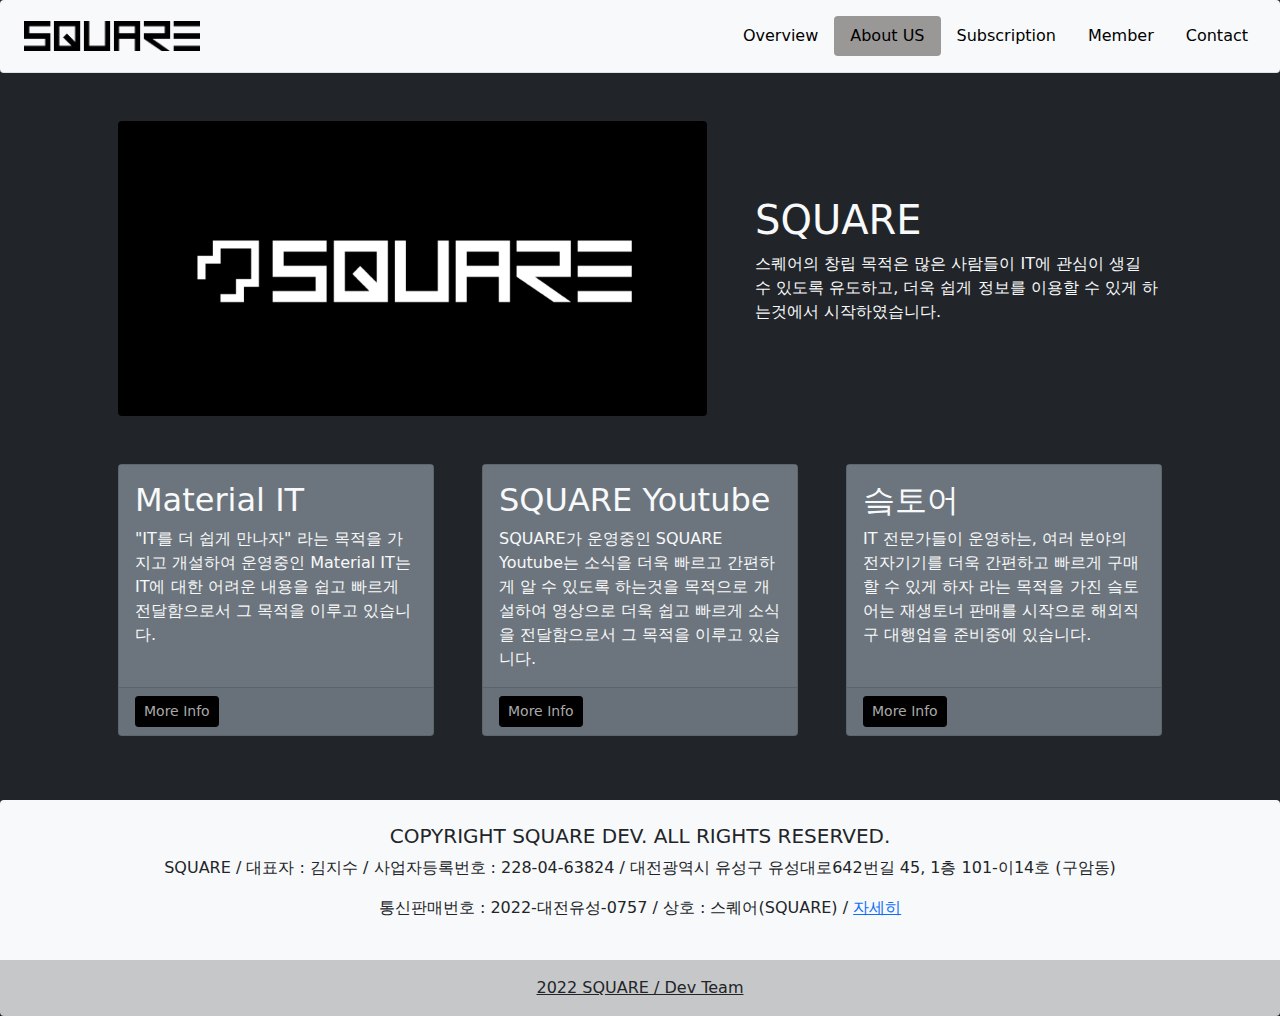
==== aboutus.html @ 4cb26eb3 "Overview Path 추가수정" ====
<!DOCTYPE html>
<html lang="ko">

<head>
  <meta charset="UTF-8">
  <meta http-equiv="X-UA-Compatible" content="IE=edge">
  <meta name="viewport" content="width=device-width, initial-scale=1.0">
  <!-- 파비콘 적용 -->
  <link rel="shortcut icon" href="/img/favicon.ico">
  <!-- 부트스트랩 css 사용 -->
  <link rel="stylesheet" href="css/bootstrap.css">
  <!--  부트스트랩 js 사용 -->
  <script src="https://ajax.googleapis.com/ajax/libs/jquery/3.3.1/jquery.min.js"></script>
  <script type="text/javascript" src="/js/bootstrap.js"></script>

  <title>SQUARE</title>
</head>
<header>
  <header class="d-flex flex-wrap justify-content-center py-3 mb-4 border-bottom bg-light rounded">
    <a href="/" class="d-flex align-items-center mx-4 mb-3 mb-md-0 me-md-auto text-decoration-none text-black">
      <img height="30pt" src="/img/SQUnav.png" alt="">
    </a>

    <ul class="nav nav-pills mx-3">
      <li class="nav-item"><a href="/" class="nav-link text-black" aria-current="page">Overview</a></li>
      <li class="nav-item"><a href="aboutus" class="nav-link text-black active">About US</a></li>
      <li class="nav-item"><a href="sub" class="nav-link text-black">Subscription</a></li>
      <li class="nav-item"><a href="member" class="nav-link text-black">Member</a></li>
      <li class="nav-item"><a href="contact" class="nav-link text-black">Contact</a></li>
    </ul>
  </header>
</header>

<body class="bg-dark">
  <div class="container px-4 px-lg-5">
    <!-- Heading Row-->
    <div class="row gx-4 gx-lg-5 align-items-center my-5">
      <div class="col-lg-7"><img class="img-fluid rounded mb-4 mb-lg-0" src="/img/SQTIT.png" alt="" /></div>
      <div class="col-lg-5">
        <h1 class="font-weight-light text-light">SQUARE</h1>
        <p class="text-light">스퀘어의 창립 목적은 많은 사람들이 IT에 관심이 생길 수 있도록 유도하고, 더욱 쉽게 정보를 이용할 수 있게 하는것에서 시작하였습니다.</p>
      </div>
    </div>
    <!-- Content Row-->
    <div class="row gx-4 gx-lg-5 my-3">
      <div class="col-md-4 mb-5">
        <div class="card h-100 bg-secondary">
          <div class="card-body bg-secondary">
            <h2 class="card-title text-light">Material IT</h2>
            <p class="card-text text-light">"IT를 더 쉽게 만나자" 라는 목적을 가지고 개설하여 운영중인 Material IT는 IT에 대한 어려운 내용을 쉽고 빠르게
              전달함으로서 그 목적을 이루고 있습니다.</p>
          </div>
          <div class="card-footer"><a class="btn btn-black btn-sm" href="https://itmaterial.co.kr">More Info</a></div>
        </div>
      </div>
      <div class="col-md-4 mb-5">
        <div class="card h-100 bg-secondary">
          <div class="card-body bg-secondary">
            <h2 class="card-title text-light">SQUARE Youtube</h2>
            <p class="card-text text-light">SQUARE가 운영중인 SQUARE Youtube는 소식을 더욱 빠르고 간편하게 알 수 있도록 하는것을 목적으로 개설하여 영상으로 더욱
              쉽고 빠르게 소식을 전달함으로서 그 목적을 이루고 있습니다.</p>
          </div>
          <div class="card-footer"><a class="btn btn-black btn-sm"
              href="https://www.youtube.com/channel/UCWHtU2gxQ8CEfPL6NvN5Utw">More Info</a></div>
        </div>
      </div>
      <div class="col-md-4 mb-5">
        <div class="card h-100 bg-secondary">
          <div class="card-body bg-secondary">
            <h2 class="card-title text-light">슼토어</h2>
            <p class="card-text text-light">IT 전문가들이 운영하는, 여러 분야의 전자기기를 더욱 간편하고 빠르게 구매할 수 있게 하자 라는 목적을 가진 슼토어는 재생토너 판매를
              시작으로 해외직구 대행업을 준비중에 있습니다.</p>
          </div>
          <div class="card-footer"><a class="btn btn-black btn-sm"
              href="https://smartstore.naver.com/sqtore?NaPm=ct%3Dl4jh064v%7Cci%3Dshopn%7Ctr%3Dsls%7Chk%3D5b0fc032d184b10a38795a9f3fc1093144fef4ed%7Ctrx%3Dundefined">More
              Info</a></div>
        </div>
      </div>
    </div>
  </div>
</body>
<footer class="bg-light text-center text-lg-start rounded">
  <div class="container p-4">
    <!-- Grid container -->
    <div class="text-center">
      <h5 class="text-uppercase">Copyright SQUARE DEV. All rights reserved.</h5>

      <p>
        SQUARE / 대표자 : 김지수 / 사업자등록번호 : 228-04-63824 / 대전광역시 유성구 유성대로642번길 45, 1층 101-이14호 (구암동)
      </p>

      <p>
        통신판매번호 : 2022-대전유성-0757 / 상호 : 스퀘어(SQUARE) / <a
          href="https://www.ftc.go.kr/bizCommPop.do?wrkr_no=2280463824">자세히</a>
      </p>
    </div>
    <!--Grid column-->

    <!--Grid row-->
    <!-- Grid container -->
  </div>

  <!-- Copyright -->
  <div class="text-center p-3" style="background-color: rgba(0, 0, 0, 0.2);">

    <a class="text-dark" href="">2022 SQUARE / Dev Team</a>
  </div>

  <!-- Copyright -->
</footer>

</html>
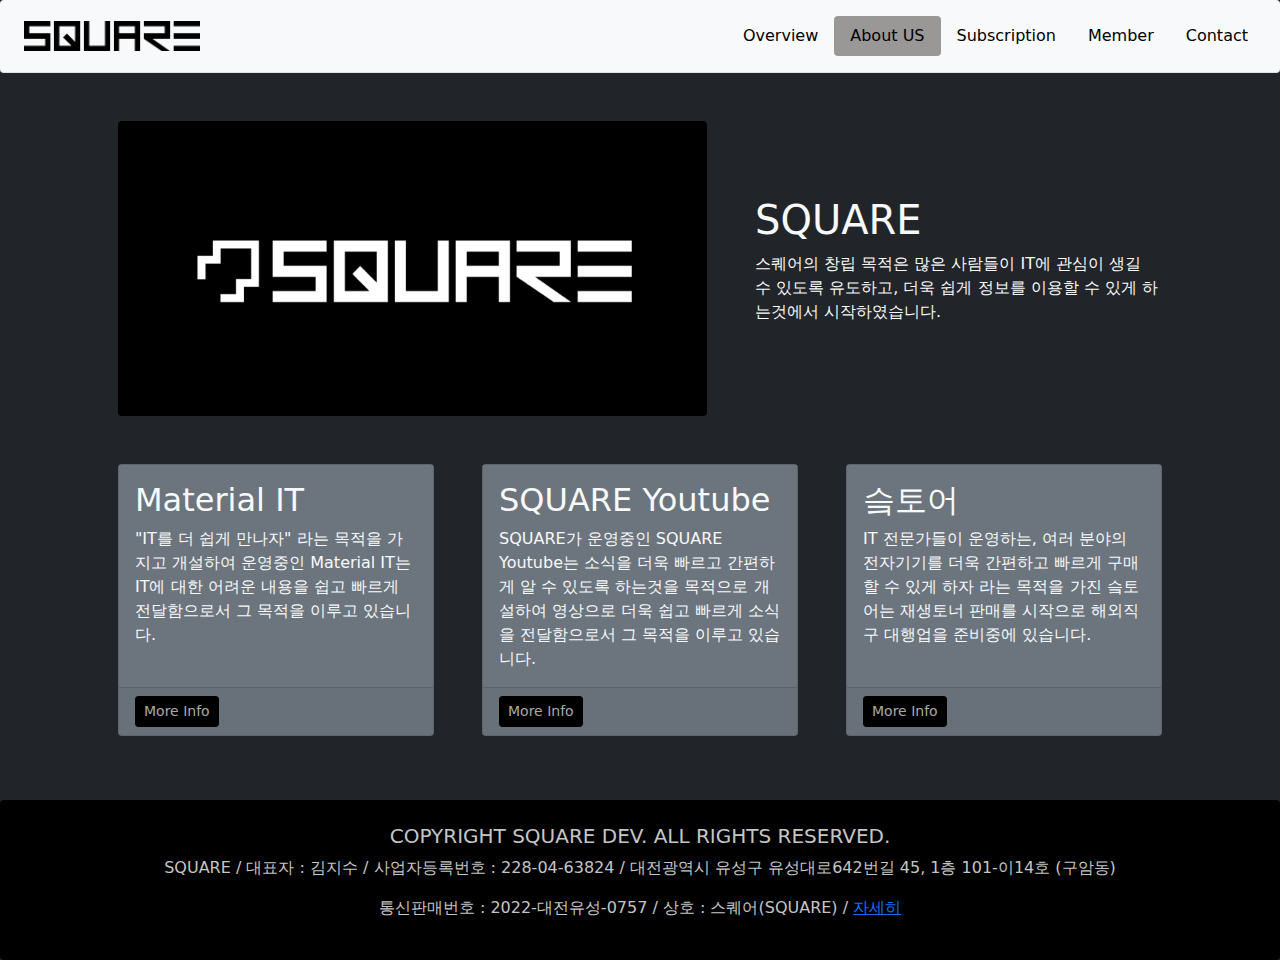
==== commit 816b6b01: "푸터 가독성 개선, 구독 페이지 요소 추가, 토스 결재창 요청 연동 시도" ====
--- a/aboutus.html
+++ b/aboutus.html
@@ -79,34 +79,26 @@
     </div>
   </div>
 </body>
-<footer class="bg-light text-center text-lg-start rounded">
+<footer class="bg-foot text-center text-lg-start rounded">
   <div class="container p-4">
-    <!-- Grid container -->
-    <div class="text-center">
-      <h5 class="text-uppercase">Copyright SQUARE DEV. All rights reserved.</h5>
+      <!-- Grid container -->
+      <div class="text-center">
+          <h5 class="text-uppercase text-muted">Copyright SQUARE DEV. All rights reserved.</h5>
 
-      <p>
-        SQUARE / 대표자 : 김지수 / 사업자등록번호 : 228-04-63824 / 대전광역시 유성구 유성대로642번길 45, 1층 101-이14호 (구암동)
-      </p>
+          <p class="text-muted">
+              SQUARE / 대표자 : 김지수 / 사업자등록번호 : 228-04-63824 / 대전광역시 유성구 유성대로642번길 45, 1층 101-이14호 (구암동)
+          </p>
 
-      <p>
-        통신판매번호 : 2022-대전유성-0757 / 상호 : 스퀘어(SQUARE) / <a
-          href="https://www.ftc.go.kr/bizCommPop.do?wrkr_no=2280463824">자세히</a>
-      </p>
-    </div>
-    <!--Grid column-->
+          <p class="text-muted">
+              통신판매번호 : 2022-대전유성-0757 / 상호 : 스퀘어(SQUARE) / <a
+                  href="https://www.ftc.go.kr/bizCommPop.do?wrkr_no=2280463824">자세히</a>
+          </p>
+      </div>
+      <!--Grid column-->
 
-    <!--Grid row-->
-    <!-- Grid container -->
+      <!--Grid row-->
+      <!-- Grid container -->
   </div>
-
-  <!-- Copyright -->
-  <div class="text-center p-3" style="background-color: rgba(0, 0, 0, 0.2);">
-
-    <a class="text-dark" href="">2022 SQUARE / Dev Team</a>
-  </div>
-
-  <!-- Copyright -->
 </footer>
 
 </html>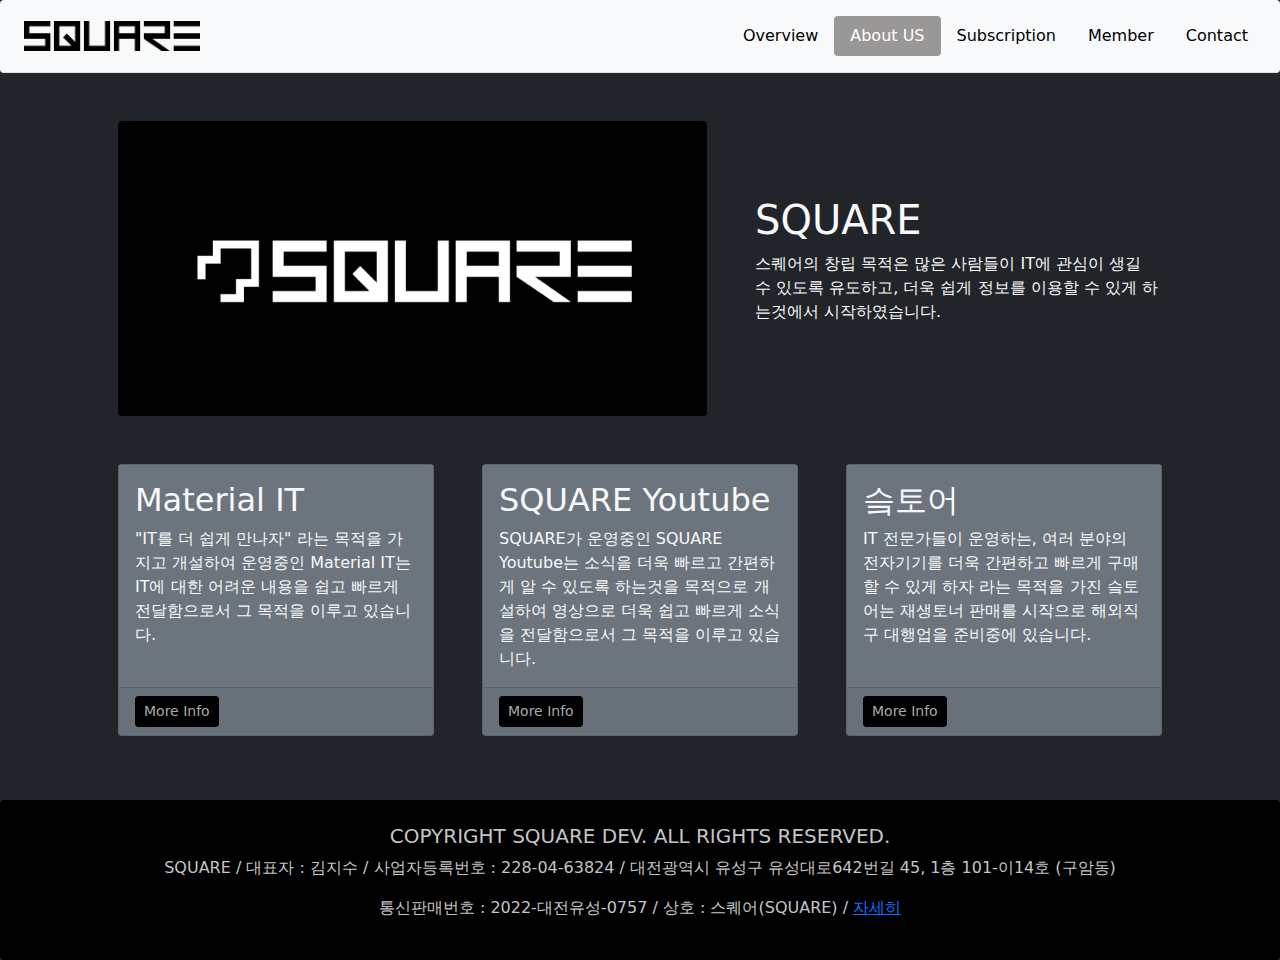
==== commit 0033b495: "Navbar 텍스트 색상 가독성 개선" ====
--- a/aboutus.html
+++ b/aboutus.html
@@ -23,7 +23,7 @@
 
     <ul class="nav nav-pills mx-3">
       <li class="nav-item"><a href="/" class="nav-link text-black" aria-current="page">Overview</a></li>
-      <li class="nav-item"><a href="aboutus" class="nav-link text-black active">About US</a></li>
+      <li class="nav-item"><a href="aboutus" class="nav-link active">About US</a></li>
       <li class="nav-item"><a href="sub" class="nav-link text-black">Subscription</a></li>
       <li class="nav-item"><a href="member" class="nav-link text-black">Member</a></li>
       <li class="nav-item"><a href="contact" class="nav-link text-black">Contact</a></li>
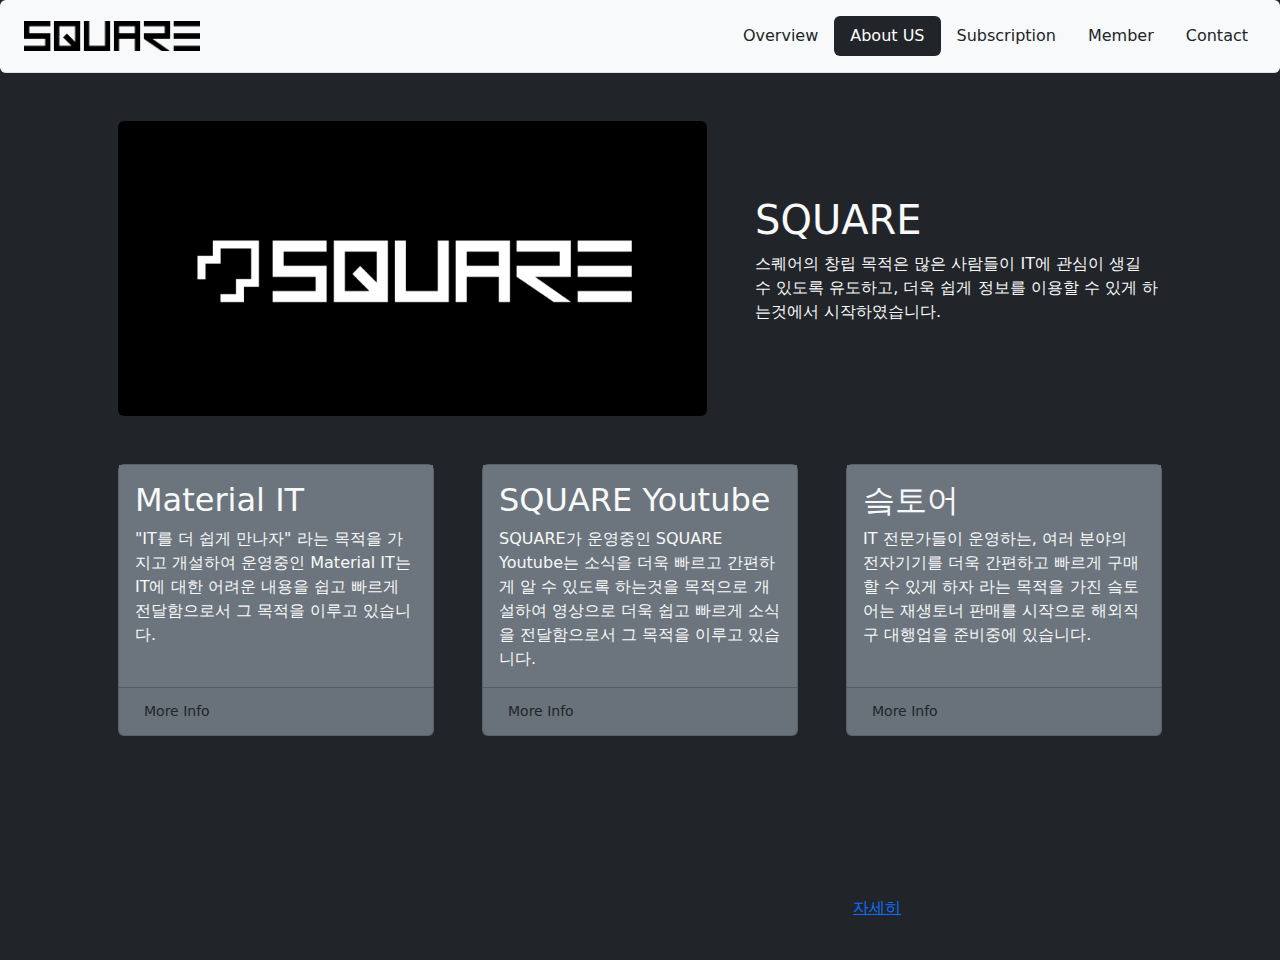
==== commit 964d1c5d: "CDN 적용, Favicon 이미지, Footer 태그 위치 수정" ====
--- a/aboutus.html
+++ b/aboutus.html
@@ -7,11 +7,12 @@
   <meta name="viewport" content="width=device-width, initial-scale=1.0">
   <!-- 파비콘 적용 -->
   <link rel="shortcut icon" href="/img/favicon.ico">
-  <!-- 부트스트랩 css 사용 -->
-  <link rel="stylesheet" href="css/bootstrap.css">
-  <!--  부트스트랩 js 사용 -->
+  <!-- 부트스트랩 CSS -->
+  <link rel="stylesheet" href="https://cdn.jsdelivr.net/npm/bootstrap@5.2.0-beta1/dist/css/bootstrap.min.css">
+
+  <link rel="stylesheet" href="css/footer.css">
+  <!-- JQuery -->
   <script src="https://ajax.googleapis.com/ajax/libs/jquery/3.3.1/jquery.min.js"></script>
-  <script type="text/javascript" src="/js/bootstrap.js"></script>
 
   <title>SQUARE</title>
 </head>
@@ -22,11 +23,11 @@
     </a>
 
     <ul class="nav nav-pills mx-3">
-      <li class="nav-item"><a href="/" class="nav-link text-black" aria-current="page">Overview</a></li>
-      <li class="nav-item"><a href="aboutus" class="nav-link active">About US</a></li>
-      <li class="nav-item"><a href="sub" class="nav-link text-black">Subscription</a></li>
-      <li class="nav-item"><a href="member" class="nav-link text-black">Member</a></li>
-      <li class="nav-item"><a href="contact" class="nav-link text-black">Contact</a></li>
+      <li class="nav-item"><a href="/" class="nav-link text-dark" aria-current="page">Overview</a></li>
+      <li class="nav-item"><a href="aboutus" class="nav-link text-white bg-dark active">About US</a></li>
+      <li class="nav-item"><a href="sub" class="nav-link text-dark">Subscription</a></li>
+      <li class="nav-item"><a href="member" class="nav-link text-dark">Member</a></li>
+      <li class="nav-item"><a href="contact" class="nav-link text-dark">Contact</a></li>
     </ul>
   </header>
 </header>
@@ -78,27 +79,29 @@
       </div>
     </div>
   </div>
+  <footer class="bg-foot text-center text-lg-start rounded">
+    <div class="container p-4">
+        <!-- Grid container -->
+        <div class="text-center">
+            <h5 class="text-uppercase text-muted">Copyright SQUARE DEV. All rights reserved.</h5>
+  
+            <p class="text-muted">
+                SQUARE / 대표자 : 김지수 / 사업자등록번호 : 228-04-63824 / 대전광역시 유성구 유성대로642번길 45, 1층 101-이14호 (구암동)
+            </p>
+  
+            <p class="text-muted">
+                통신판매번호 : 2022-대전유성-0757 / 상호 : 스퀘어(SQUARE) / <a
+                    href="https://www.ftc.go.kr/bizCommPop.do?wrkr_no=2280463824">자세히</a>
+            </p>
+        </div>
+        <!--Grid column-->
+  
+        <!--Grid row-->
+        <!-- Grid container -->
+    </div>
+  </footer>
+  <!-- Scripts -->
+  <script type="text/javascript" src="https://cdn.jsdelivr.net/npm/bootstrap@5.2.0-beta1/dist/js/bootstrap.bundle.min.js"></script>
 </body>
-<footer class="bg-foot text-center text-lg-start rounded">
-  <div class="container p-4">
-      <!-- Grid container -->
-      <div class="text-center">
-          <h5 class="text-uppercase text-muted">Copyright SQUARE DEV. All rights reserved.</h5>
-
-          <p class="text-muted">
-              SQUARE / 대표자 : 김지수 / 사업자등록번호 : 228-04-63824 / 대전광역시 유성구 유성대로642번길 45, 1층 101-이14호 (구암동)
-          </p>
-
-          <p class="text-muted">
-              통신판매번호 : 2022-대전유성-0757 / 상호 : 스퀘어(SQUARE) / <a
-                  href="https://www.ftc.go.kr/bizCommPop.do?wrkr_no=2280463824">자세히</a>
-          </p>
-      </div>
-      <!--Grid column-->
-
-      <!--Grid row-->
-      <!-- Grid container -->
-  </div>
-</footer>
 
 </html>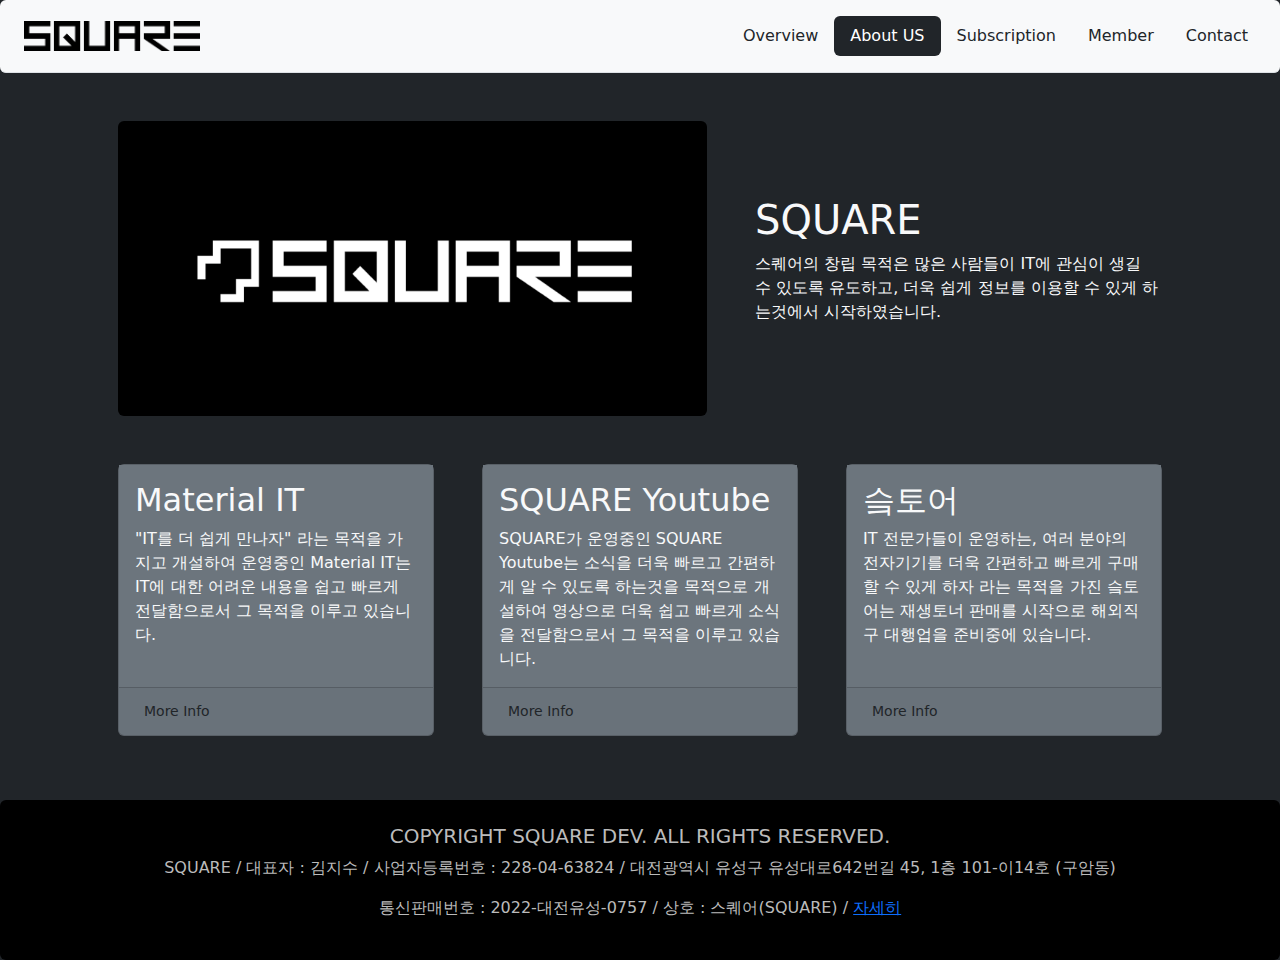
==== commit 2a130842: "Footer 수정" ====
--- a/aboutus.html
+++ b/aboutus.html
@@ -83,23 +83,23 @@
     <div class="container p-4">
         <!-- Grid container -->
         <div class="text-center">
-            <h5 class="text-uppercase text-muted">Copyright SQUARE DEV. All rights reserved.</h5>
-  
-            <p class="text-muted">
+            <h5 class="text-uppercase">Copyright SQUARE DEV. All rights reserved.</h5>
+
+            <p>
                 SQUARE / 대표자 : 김지수 / 사업자등록번호 : 228-04-63824 / 대전광역시 유성구 유성대로642번길 45, 1층 101-이14호 (구암동)
             </p>
-  
-            <p class="text-muted">
+
+            <p>
                 통신판매번호 : 2022-대전유성-0757 / 상호 : 스퀘어(SQUARE) / <a
                     href="https://www.ftc.go.kr/bizCommPop.do?wrkr_no=2280463824">자세히</a>
             </p>
         </div>
         <!--Grid column-->
-  
+
         <!--Grid row-->
         <!-- Grid container -->
     </div>
-  </footer>
+</footer>
   <!-- Scripts -->
   <script type="text/javascript" src="https://cdn.jsdelivr.net/npm/bootstrap@5.2.0-beta1/dist/js/bootstrap.bundle.min.js"></script>
 </body>
--- a/css/footer.css
+++ b/css/footer.css
@@ -0,0 +1,5 @@
+.bg-foot{
+    --bs-bg-opacity: 1;
+    background-color: black;
+    color: #bbb;
+  }  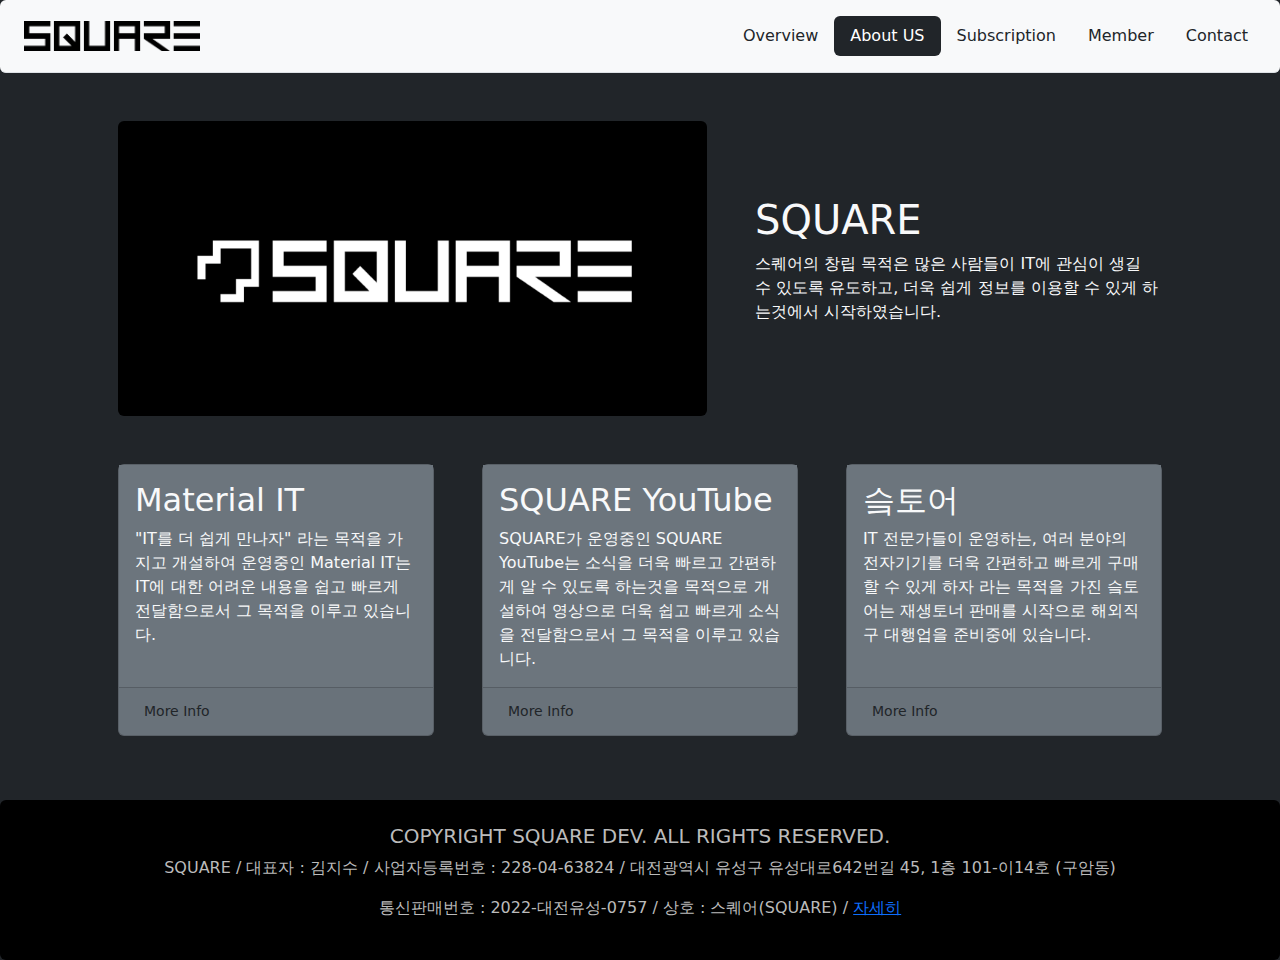
==== commit 35d13fd5: "오타 수정" ====
--- a/aboutus.html
+++ b/aboutus.html
@@ -57,8 +57,8 @@
       <div class="col-md-4 mb-5">
         <div class="card h-100 bg-secondary">
           <div class="card-body bg-secondary">
-            <h2 class="card-title text-light">SQUARE Youtube</h2>
-            <p class="card-text text-light">SQUARE가 운영중인 SQUARE Youtube는 소식을 더욱 빠르고 간편하게 알 수 있도록 하는것을 목적으로 개설하여 영상으로 더욱
+            <h2 class="card-title text-light">SQUARE YouTube</h2>
+            <p class="card-text text-light">SQUARE가 운영중인 SQUARE YouTube는 소식을 더욱 빠르고 간편하게 알 수 있도록 하는것을 목적으로 개설하여 영상으로 더욱
               쉽고 빠르게 소식을 전달함으로서 그 목적을 이루고 있습니다.</p>
           </div>
           <div class="card-footer"><a class="btn btn-black btn-sm"
@@ -104,4 +104,4 @@
   <script type="text/javascript" src="https://cdn.jsdelivr.net/npm/bootstrap@5.2.0-beta1/dist/js/bootstrap.bundle.min.js"></script>
 </body>
 
-</html>+</html>
--- a/css/footer.css
+++ b/css/footer.css
@@ -2,4 +2,4 @@
     --bs-bg-opacity: 1;
     background-color: black;
     color: #bbb;
-  }  +}
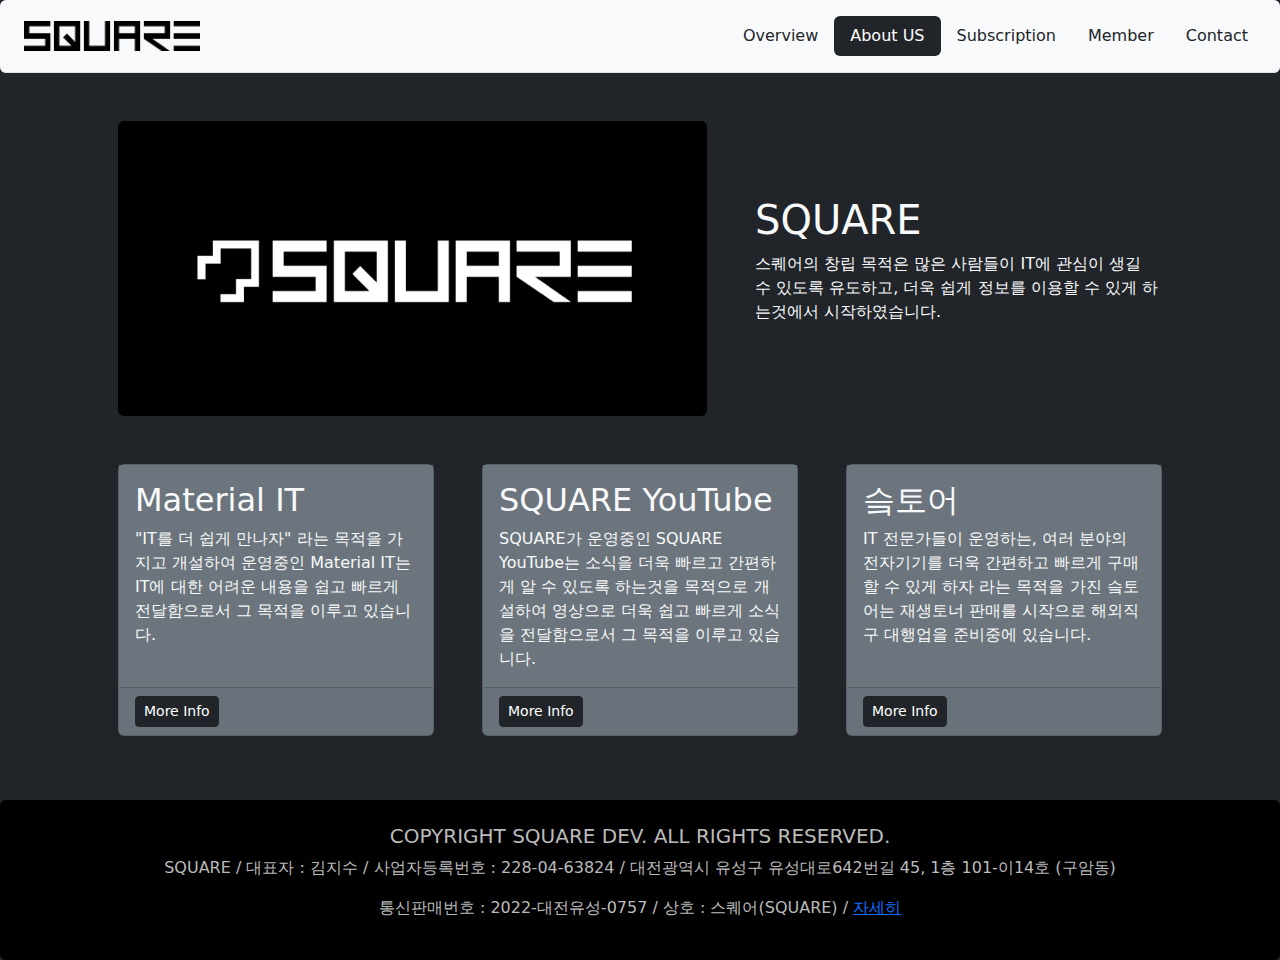
==== commit 767656dc: "CSS수정 후, 색상 미표시 요소 수정" ====
--- a/aboutus.html
+++ b/aboutus.html
@@ -51,7 +51,7 @@
             <p class="card-text text-light">"IT를 더 쉽게 만나자" 라는 목적을 가지고 개설하여 운영중인 Material IT는 IT에 대한 어려운 내용을 쉽고 빠르게
               전달함으로서 그 목적을 이루고 있습니다.</p>
           </div>
-          <div class="card-footer"><a class="btn btn-black btn-sm" href="https://itmaterial.co.kr">More Info</a></div>
+          <div class="card-footer"><a class="btn btn-dark btn-sm" href="https://itmaterial.co.kr">More Info</a></div>
         </div>
       </div>
       <div class="col-md-4 mb-5">
@@ -61,7 +61,7 @@
             <p class="card-text text-light">SQUARE가 운영중인 SQUARE YouTube는 소식을 더욱 빠르고 간편하게 알 수 있도록 하는것을 목적으로 개설하여 영상으로 더욱
               쉽고 빠르게 소식을 전달함으로서 그 목적을 이루고 있습니다.</p>
           </div>
-          <div class="card-footer"><a class="btn btn-black btn-sm"
+          <div class="card-footer"><a class="btn btn-dark btn-sm"
               href="https://www.youtube.com/channel/UCWHtU2gxQ8CEfPL6NvN5Utw">More Info</a></div>
         </div>
       </div>
@@ -72,7 +72,7 @@
             <p class="card-text text-light">IT 전문가들이 운영하는, 여러 분야의 전자기기를 더욱 간편하고 빠르게 구매할 수 있게 하자 라는 목적을 가진 슼토어는 재생토너 판매를
               시작으로 해외직구 대행업을 준비중에 있습니다.</p>
           </div>
-          <div class="card-footer"><a class="btn btn-black btn-sm"
+          <div class="card-footer"><a class="btn btn-dark btn-sm"
               href="https://smartstore.naver.com/sqtore?NaPm=ct%3Dl4jh064v%7Cci%3Dshopn%7Ctr%3Dsls%7Chk%3D5b0fc032d184b10a38795a9f3fc1093144fef4ed%7Ctrx%3Dundefined">More
               Info</a></div>
         </div>
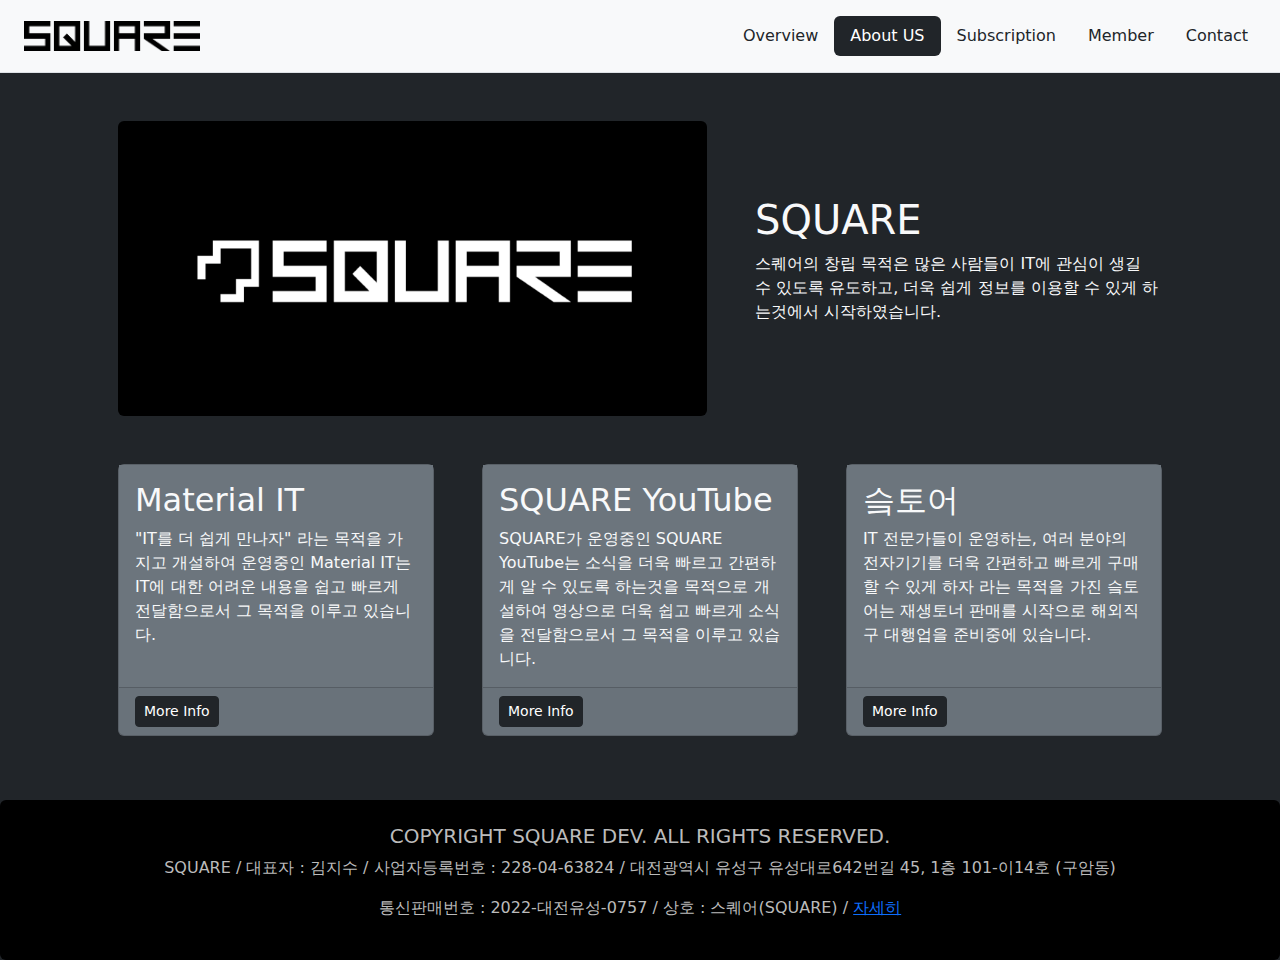
==== commit 1e4f7de3: "navbar 디자인 수정 배포" ====
--- a/aboutus.html
+++ b/aboutus.html
@@ -17,7 +17,7 @@
   <title>SQUARE</title>
 </head>
 <header>
-  <header class="d-flex flex-wrap justify-content-center py-3 mb-4 border-bottom bg-light rounded">
+  <header class="d-flex flex-wrap justify-content-center py-3 mb-4 border-bottom bg-light">
     <a href="/" class="d-flex align-items-center mx-4 mb-3 mb-md-0 me-md-auto text-decoration-none text-black">
       <img height="30pt" src="/img/SQUnav.png" alt="">
     </a>
